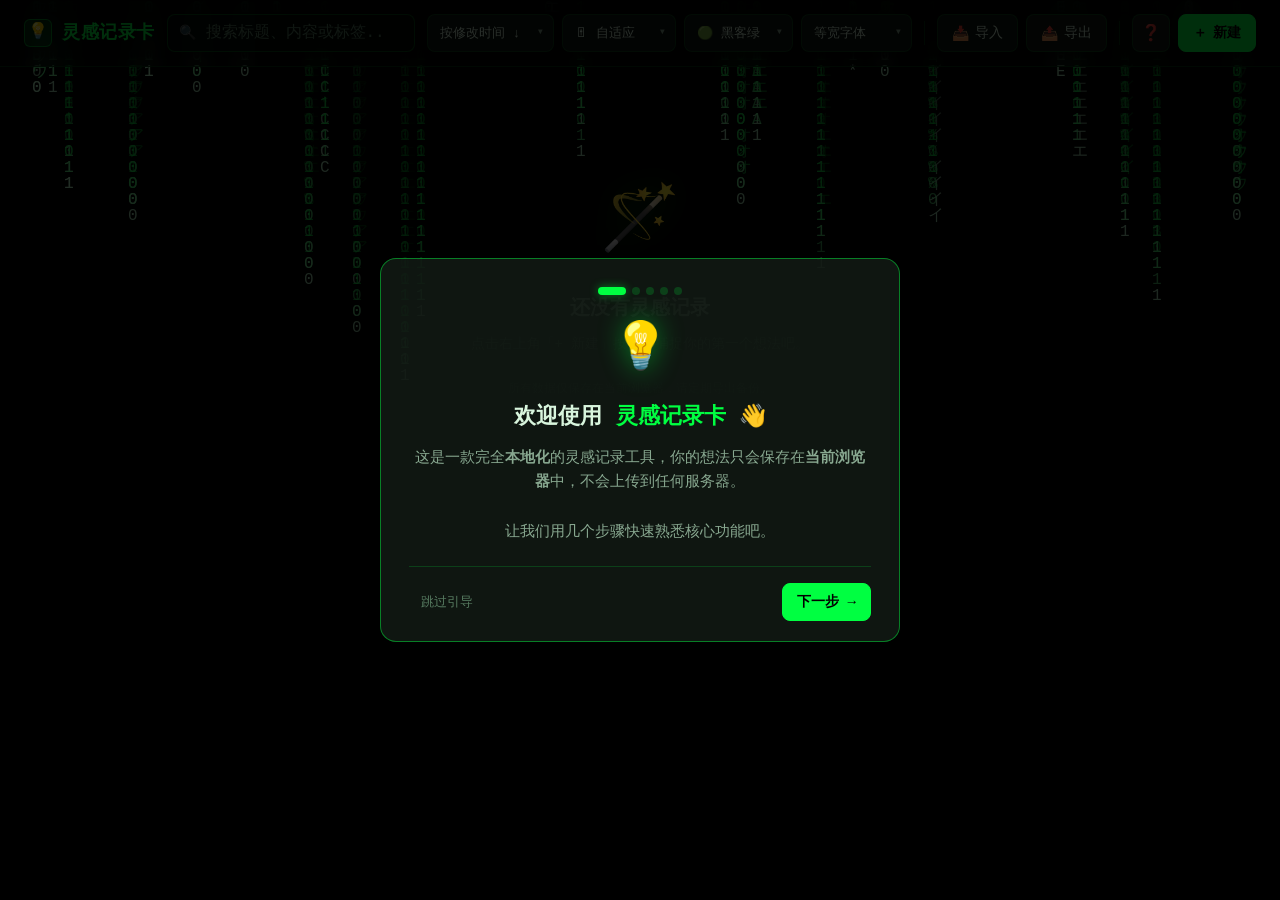
==== test1.html @ f3e0969c "init: 灵感记录卡 - 黑客风格本地灵感记录工具 - 原生 HTML/CSS/JS，零框架依赖，localStorage 本地持久化 - 4 套主题配色（黑客绿 / 赛博蓝 / 暗紫 / 琥珀橙）" ====
<!DOCTYPE html>
<html lang="zh-CN" data-theme="green" data-font="mono">
<head>
  <meta charset="UTF-8" />
  <meta name="viewport" content="width=device-width, initial-scale=1.0" />
  <meta name="description" content="灵感记录卡 - 黑客风格的本地灵感记录工具" />
  <!-- ========== 彻底禁用浏览器缓存 ========== -->
  <meta http-equiv="Cache-Control" content="no-cache, no-store, must-revalidate, max-age=0" />
  <meta http-equiv="Pragma" content="no-cache" />
  <meta http-equiv="Expires" content="0" />
  <title>[test1 浮动模式] 灵感记录卡 · Inspire Cards</title>
  <link rel="stylesheet" href="css/themes.css?v=20260816v13" />
  <link rel="stylesheet" href="css/animations.css?v=20260816v13" />
  <link rel="stylesheet" href="css/style.css?v=20260816v13" />
  <!-- 预置数据：2 张卡片 → 浮动模式 -->
  <script>
    (function () {
      var KEY_CARDS = 'inspire_cards';
      var KEY_CONFIG = 'inspire_config';
      var now = Date.now();
      var presetCards = [
        {
          id: 'test1-card-001',
          title: '浮动模式演示',
          content: '本页面预置了 2 张卡片，内容高度不超过 1 屏，因此启用【浮动模式】。顶栏「＋新建」右侧有 ⏸ 按钮，可以手动暂停或恢复卡片浮动。\n\n· 浮动动画：卡片以 5~8 秒为周期，做缓慢的上下轻微跃动\n· 鼠标悬停到卡片区域时，浮动不变（动画一直有，靠按钮暂停）\n· 点击卡片 → 弹出「查看灵感」→ 再点「✏️ 编辑」进入编辑弹窗',
          tags: ['演示', '浮动模式', 'test1'],
          color: 'green',
          createdAt: now - 2000,
          updatedAt: now - 1000,
        },
        {
          id: 'test1-card-002',
          title: '设计灵感：黑客数据流背景',
          content: 'Canvas 数字雨背景采用经典黑客雨模式：\n\n· 字符集以 01 二进制为主，混合少量符号\n· 列宽 = 字号 16px，字符位置「网格对齐」，避免同列字符重叠糊在一起\n· 每帧步进 1 个字符高度，不是 0.38 之类的子像素\n· 头部 75% 白色混合 + 0.9 透明度亮头，尾部按 0.8^j 指数衰减\n· 拖尾覆盖层 rgba(0,0,0,0.12)，视觉上有长尾但不会晕糊',
          tags: ['演示', '设计思路', 'test1'],
          color: 'cyan',
          createdAt: now - 1800,
          updatedAt: now - 900,
        },
      ];
      var presetConfig = {
        theme: 'green',
        fontFamily: 'mono',
        sortBy: 'updatedAt_desc',
        cols: 'auto',
        hasShownGuide: true,
      };
      try {
        localStorage.setItem(KEY_CARDS, JSON.stringify(presetCards));
        localStorage.setItem(KEY_CONFIG, JSON.stringify(presetConfig));
        console.info('[test1] 已注入浮动模式预置数据：' + presetCards.length + ' 张卡片');
      } catch (e) {
        console.warn('[test1] localStorage 写入失败：' + e);
      }
    })();
  </script>
</head>
<body>
  <!-- ========== 顶部导航栏 ========== -->
  <header class="topbar">
    <div class="topbar-logo">
      <span class="topbar-logo-icon" title="灵感记录卡">💡</span>
      <span class="topbar-logo-text">灵感记录卡</span>
    </div>

    <div class="topbar-search">
      <input
        id="search-input"
        type="search"
        placeholder="搜索标题、内容或标签..."
        autocomplete="off"
        spellcheck="false"
      />
    </div>

    <div class="topbar-controls">
      <div class="select-wrap" title="排序方式">
        <select id="sort-select" aria-label="排序方式"></select>
      </div>
      <div class="select-wrap" title="瀑布流列数（自适应或手动）">
        <select id="cols-select" aria-label="布局列数"></select>
      </div>
      <div class="select-wrap" title="切换主题配色">
        <select id="theme-select" aria-label="主题配色"></select>
      </div>
      <div class="select-wrap" title="切换字体">
        <select id="font-select" aria-label="字体"></select>
      </div>

      <div style="width:1px;height:24px;background:var(--color-border);margin:0 4px;"></div>

      <button id="btn-import" class="btn" type="button" title="从本地导入 JSON 备份">
        <span>📥</span><span class="btn-text">导入</span>
      </button>
      <input id="import-file-input" class="hidden-file-input" type="file" accept=".json,application/json" />
      <button id="btn-export" class="btn" type="button" title="导出当前数据为 JSON 备份">
        <span>📤</span><span class="btn-text">导出</span>
      </button>

      <div style="width:1px;height:24px;background:var(--color-border);margin:0 4px;"></div>

      <button id="btn-guide" class="btn btn-icon" type="button" title="重新查看功能引导">❓</button>
      <button id="btn-new" class="btn btn-primary" type="button" title="新建灵感 (Ctrl+N)">
        <span>＋</span><span class="btn-text">新建</span>
      </button>
      <button id="btn-scroll-toggle" class="btn btn-icon" type="button" title="暂停/继续卡片滚动" style="display:none;">⏸</button>
    </div>
  </header>

  <!-- ========== 标签云 ========== -->
  <div id="tagcloud" class="tagcloud"></div>

  <!-- ========== 主内容：瀑布流卡片 ========== -->
  <main class="main">
    <div class="scroll-wrap">
      <div class="scroll-inner">
        <div id="waterfall" class="waterfall"></div>
      </div>
    </div>

    <!-- 空状态 -->
    <div id="empty-state" class="empty-state">
      <div class="empty-illustration">🪄</div>
      <h3 class="empty-title">还没有灵感记录</h3>
      <p class="empty-desc">点击右上角「+ 新建」按钮，捕捉你的第一个想法吧。</p>
      <p class="empty-hint">所有数据仅保存在当前浏览器，请定期导出备份。</p>
    </div>
  </main>

  <!-- ========== JS 脚本 ========== -->
  <script src="js/utils.js?v=20260816v13"></script>
  <script src="js/storage.js?v=20260816v13"></script>
  <script src="js/theme.js?v=20260816v13"></script>
  <script src="js/matrix-bg.js?v=20260816v13"></script>
  <script src="js/cards.js?v=20260816v13"></script>
  <script src="js/editor.js?v=20260816v13"></script>
  <script src="js/guide.js?v=20260816v13"></script>
  <script src="js/app.js?v=20260816v13"></script>
</body>
</html>
---- css/themes.css ----
/* ============================================================
 * themes.css - 4 套数据流主题 + 字体预设 CSS 变量
 * 通过切换 <html data-theme="xxx"> 和 <html data-font="xxx"> 生效
 * ============================================================ */

/* ---------- 1. 经典黑客绿（默认主题） ---------- */
html[data-theme='green'] {
  --color-bg: #0a0a0a;
  --color-bg-overlay: rgba(10, 10, 10, 0.28); /* 遮罩层，确保文字可读性 */
  --color-surface: rgba(18, 26, 20, 0.85);     /* 卡片等表面 */
  --color-surface-hover: rgba(26, 38, 30, 0.95);
  --color-border: rgba(0, 255, 65, 0.18);
  --color-border-strong: rgba(0, 255, 65, 0.45);
  --color-text: #d8f5dd;
  --color-text-dim: #88a890;
  --color-text-muted: #567a60;
  --color-accent: #00ff41;
  --color-accent-dim: rgba(0, 255, 65, 0.15);
  --color-accent-glow: rgba(0, 255, 65, 0.45);
  --color-danger: #ff5f56;
  --color-danger-dim: rgba(255, 95, 86, 0.15);
  --color-tag-bg: rgba(0, 255, 65, 0.12);
  --color-tag-text: #6ff08a;
  --color-input-bg: rgba(0, 12, 5, 0.7);
  --color-input-border: rgba(0, 255, 65, 0.25);
  --color-scrollbar-thumb: rgba(0, 255, 65, 0.3);
  --color-scrollbar-track: rgba(0, 0, 0, 0.4);
}

/* ---------- 2. 赛博蓝 ---------- */
html[data-theme='blue'] {
  --color-bg: #070f1a;
  --color-bg-overlay: rgba(7, 15, 26, 0.28);
  --color-surface: rgba(14, 26, 42, 0.85);
  --color-surface-hover: rgba(20, 38, 60, 0.95);
  --color-border: rgba(0, 212, 255, 0.18);
  --color-border-strong: rgba(0, 212, 255, 0.45);
  --color-text: #d3f0ff;
  --color-text-dim: #84a8bd;
  --color-text-muted: #4f7188;
  --color-accent: #00d4ff;
  --color-accent-dim: rgba(0, 212, 255, 0.15);
  --color-accent-glow: rgba(0, 212, 255, 0.45);
  --color-danger: #ff5f56;
  --color-danger-dim: rgba(255, 95, 86, 0.15);
  --color-tag-bg: rgba(0, 212, 255, 0.12);
  --color-tag-text: #6ddcf5;
  --color-input-bg: rgba(0, 10, 18, 0.7);
  --color-input-border: rgba(0, 212, 255, 0.25);
  --color-scrollbar-thumb: rgba(0, 212, 255, 0.3);
  --color-scrollbar-track: rgba(0, 0, 0, 0.4);
}

/* ---------- 3. 暗紫 ---------- */
html[data-theme='purple'] {
  --color-bg: #110819;
  --color-bg-overlay: rgba(17, 8, 25, 0.82);
  --color-surface: rgba(30, 18, 46, 0.85);
  --color-surface-hover: rgba(42, 26, 62, 0.95);
  --color-border: rgba(199, 125, 255, 0.18);
  --color-border-strong: rgba(199, 125, 255, 0.45);
  --color-text: #efd8ff;
  --color-text-dim: #ac88c4;
  --color-text-muted: #735490;
  --color-accent: #c77dff;
  --color-accent-dim: rgba(199, 125, 255, 0.15);
  --color-accent-glow: rgba(199, 125, 255, 0.45);
  --color-danger: #ff5f56;
  --color-danger-dim: rgba(255, 95, 86, 0.15);
  --color-tag-bg: rgba(199, 125, 255, 0.12);
  --color-tag-text: #d8a8ff;
  --color-input-bg: rgba(12, 4, 20, 0.7);
  --color-input-border: rgba(199, 125, 255, 0.25);
  --color-scrollbar-thumb: rgba(199, 125, 255, 0.3);
  --color-scrollbar-track: rgba(0, 0, 0, 0.4);
}

/* ---------- 4. 琥珀橙 ---------- */
html[data-theme='amber'] {
  --color-bg: #1a1208;
  --color-bg-overlay: rgba(26, 18, 8, 0.28);
  --color-surface: rgba(42, 30, 14, 0.85);
  --color-surface-hover: rgba(58, 42, 20, 0.95);
  --color-border: rgba(255, 183, 3, 0.18);
  --color-border-strong: rgba(255, 183, 3, 0.45);
  --color-text: #ffeccf;
  --color-text-dim: #bfa16c;
  --color-text-muted: #866a3c;
  --color-accent: #ffb703;
  --color-accent-dim: rgba(255, 183, 3, 0.15);
  --color-accent-glow: rgba(255, 183, 3, 0.45);
  --color-danger: #ff5f56;
  --color-danger-dim: rgba(255, 95, 86, 0.15);
  --color-tag-bg: rgba(255, 183, 3, 0.12);
  --color-tag-text: #ffd06a;
  --color-input-bg: rgba(18, 12, 2, 0.7);
  --color-input-border: rgba(255, 183, 3, 0.25);
  --color-scrollbar-thumb: rgba(255, 183, 3, 0.3);
  --color-scrollbar-track: rgba(0, 0, 0, 0.4);
}

/* ============================================================
 * 卡片 6 种配色预设（每张卡片可选，data-card-color 属性）
 * ============================================================ */

/* 1. 跟随主题色（默认） */
.card[data-card-color='theme_default'] {
  background: var(--color-surface);
  border-color: var(--color-border);
}

/* 2. 纯黑低透明 */
.card[data-card-color='pure_black'] {
  background: rgba(0, 0, 0, 0.75);
  border-color: rgba(255, 255, 255, 0.08);
}

/* 3. 深灰半透明 */
.card[data-card-color='dark_gray'] {
  background: rgba(40, 40, 42, 0.75);
  border-color: rgba(255, 255, 255, 0.06);
}

/* 4. 矩阵绿（固定，不受主题影响） */
.card[data-card-color='matrix_green'] {
  background: rgba(0, 28, 10, 0.78);
  border-color: rgba(0, 255, 65, 0.22);
}
.card[data-card-color='matrix_green'] .card-title,
.card[data-card-color='matrix_green'] .card-content,
.card[data-card-color='matrix_green'] .card-time {
  color: #c8f5d0;
}
.card[data-card-color='matrix_green'] .card-tag {
  background: rgba(0, 255, 65, 0.12);
  color: #6ff08a;
}

/* 5. 深靛蓝 */
.card[data-card-color='deep_indigo'] {
  background: rgba(12, 20, 50, 0.8);
  border-color: rgba(99, 102, 241, 0.22);
}

/* 6. 暗酒红 */
.card[data-card-color='dark_wine'] {
  background: rgba(48, 12, 22, 0.8);
  border-color: rgba(220, 38, 80, 0.22);
}

/* ============================================================
 * 字体预设（4 种）
 * ============================================================ */

/* 1. 等宽字体（默认，黑客风） */
html[data-font='mono'] {
  --font-family: Consolas, Monaco, 'Courier New', 'Microsoft YaHei Mono', monospace;
}

/* 2. 无衬线黑体 */
html[data-font='sans'] {
  --font-family: -apple-system, BlinkMacSystemFont, 'Segoe UI', 'PingFang SC',
    'Hiragino Sans GB', 'Microsoft YaHei', sans-serif;
}

/* 3. 衬线宋体 */
html[data-font='serif'] {
  --font-family: 'SimSun', 'Songti SC', 'Source Han Serif SC', 'Noto Serif CJK SC', serif;
}

/* 4. 楷体 */
html[data-font='kaiti'] {
  --font-family: 'KaiTi', 'STKaiti', '华文楷体', '楷体', 'Source Han Serif SC', serif;
}
---- css/animations.css ----
/* ============================================================
 * animations.css - 卡片浮动、淡入、模态等动画
 * ============================================================ */

/* ---------- 卡片缓慢浮动（卡片较少时） ---------- */
@keyframes cardFloat1 {
  0%, 100% { transform: translateY(0); }
  50%      { transform: translateY(-5px); }
}
@keyframes cardFloat2 {
  0%, 100% { transform: translateY(0); }
  50%      { transform: translateY(-7px); }
}
@keyframes cardFloat3 {
  0%, 100% { transform: translateY(0); }
  50%      { transform: translateY(-4px); }
}
@keyframes cardFloat4 {
  0%, 100% { transform: translateY(0); }
  50%      { transform: translateY(-6px); }
}

.card-float-mode .card[data-float-idx='0'] { animation: cardFloat1 4.2s ease-in-out infinite; }
.card-float-mode .card[data-float-idx='1'] { animation: cardFloat2 5.1s ease-in-out infinite; animation-delay: 0.4s; }
.card-float-mode .card[data-float-idx='2'] { animation: cardFloat3 3.8s ease-in-out infinite; animation-delay: 0.8s; }
.card-float-mode .card[data-float-idx='3'] { animation: cardFloat4 4.7s ease-in-out infinite; animation-delay: 1.2s; }
.card-float-mode .card[data-float-idx='4'] { animation: cardFloat1 4.5s ease-in-out infinite; animation-delay: 1.6s; }
.card-float-mode .card[data-float-idx='5'] { animation: cardFloat2 5.3s ease-in-out infinite; animation-delay: 2.0s; }
.card-float-mode .card[data-float-idx='6'] { animation: cardFloat3 4.0s ease-in-out infinite; animation-delay: 2.4s; }
.card-float-mode .card[data-float-idx='7'] { animation: cardFloat4 4.9s ease-in-out infinite; animation-delay: 2.8s; }
/* 超过 8 张的按 0 来 */
.card-float-mode .card[data-float-idx] {
  will-change: transform;
}

/* ---------- 新卡片入场淡入 ---------- */
@keyframes cardFadeIn {
  from { opacity: 0; transform: translateY(16px) scale(0.98); }
  to   { opacity: 1; transform: translateY(0) scale(1); }
}
.card-enter {
  animation: cardFadeIn 0.45s cubic-bezier(0.2, 0.9, 0.3, 1.2) both;
}

/* ---------- 删除卡片淡出缩小 ---------- */
@keyframes cardLeave {
  from { opacity: 1; transform: scale(1); max-height: 1000px; }
  to   { opacity: 0; transform: scale(0.7); max-height: 0; margin: 0; padding: 0; }
}
.card-leave {
  animation: cardLeave 0.35s ease-in forwards;
  overflow: hidden;
}

/* ---------- 模态弹窗淡入 ---------- */
@keyframes modalFadeIn {
  from { opacity: 0; }
  to   { opacity: 1; }
}
@keyframes modalZoomIn {
  from { opacity: 0; transform: scale(0.92) translateY(12px); }
  to   { opacity: 1; transform: scale(1) translateY(0); }
}
.modal-mask { animation: modalFadeIn 0.2s ease-out both; }
.modal-panel { animation: modalZoomIn 0.28s cubic-bezier(0.2, 0.9, 0.3, 1.1) both; }

/* ---------- 按钮发光脉动 ---------- */
@keyframes glowPulse {
  0%, 100% { box-shadow: 0 0 0 0 var(--color-accent-glow); }
  50%      { box-shadow: 0 0 0 6px transparent; }
}
.btn-primary:focus-visible {
  animation: glowPulse 1.8s ease-in-out infinite;
}

/* ---------- 标签出现 ---------- */
@keyframes tagPop {
  from { opacity: 0; transform: scale(0.6); }
  to   { opacity: 1; transform: scale(1); }
}
.tag-item { animation: tagPop 0.2s ease-out both; }

/* ---------- 空状态图标轻微呼吸 ---------- */
@keyframes emptyBreathe {
  0%, 100% { opacity: 0.55; transform: scale(1); }
  50%      { opacity: 0.85; transform: scale(1.04); }
}
.empty-illustration { animation: emptyBreathe 3.5s ease-in-out infinite; }
---- css/style.css ----
/* ============================================================
 * style.css - 主样式：重置、布局、顶栏、卡片瀑布流、弹窗、表单
 * ============================================================ */

/* ---------- 基础重置 ---------- */
*,
*::before,
*::after {
  box-sizing: border-box;
}

html {
  margin: 0;
  padding: 0;
  min-height: 100vh;
  background: var(--color-bg);
}

body {
  margin: 0;
  padding: 0;
  min-height: 100vh;
  font-family: var(--font-family);
  color: var(--color-text);
  background: transparent;
  line-height: 1.6;
  -webkit-font-smoothing: antialiased;
  -moz-osx-font-smoothing: grayscale;
  overflow-x: hidden;
}

/* 数字雨 Canvas 直接显示在 html 背景之上，不加额外遮罩 */
body::before {
  display: none;
}

/* 滚动条 */
::-webkit-scrollbar {
  width: 10px;
  height: 10px;
}
::-webkit-scrollbar-track {
  background: var(--color-scrollbar-track);
}
::-webkit-scrollbar-thumb {
  background: var(--color-scrollbar-thumb);
  border-radius: 10px;
  border: 2px solid transparent;
  background-clip: padding-box;
}
::-webkit-scrollbar-thumb:hover {
  background: var(--color-border-strong);
  background-clip: padding-box;
  border: 2px solid transparent;
}

::selection {
  background: var(--color-accent-dim);
  color: var(--color-accent);
}

a {
  color: var(--color-accent);
  text-decoration: none;
}
a:hover {
  text-decoration: underline;
}

button {
  font-family: inherit;
  cursor: pointer;
  border: none;
  outline: none;
  background: none;
  color: inherit;
}

input,
textarea,
select {
  font-family: inherit;
  font-size: inherit;
  color: inherit;
  outline: none;
}

/* ============================================================
 * 顶部导航栏
 * ============================================================ */
.topbar {
  position: sticky;
  top: 0;
  z-index: 100;
  display: flex;
  align-items: center;
  flex-wrap: wrap;
  gap: 12px;
  padding: 14px 24px;
  background: linear-gradient(
    180deg,
    rgba(0, 0, 0, 0.85) 0%,
    rgba(0, 0, 0, 0.6) 85%,
    transparent 100%
  );
  backdrop-filter: blur(10px);
  -webkit-backdrop-filter: blur(10px);
  border-bottom: 1px solid var(--color-border);
}

.topbar-logo {
  display: flex;
  align-items: center;
  gap: 10px;
  font-size: 18px;
  font-weight: 600;
  color: var(--color-accent);
  letter-spacing: 0.5px;
  white-space: nowrap;
}
.topbar-logo-icon {
  width: 28px;
  height: 28px;
  border-radius: 6px;
  background: var(--color-accent-dim);
  border: 1px solid var(--color-border-strong);
  display: inline-flex;
  align-items: center;
  justify-content: center;
  font-size: 16px;
}

.topbar-search {
  flex: 1;
  min-width: 200px;
  max-width: 480px;
  position: relative;
}
.topbar-search input {
  width: 100%;
  height: 38px;
  padding: 0 14px 0 38px;
  border-radius: 8px;
  border: 1px solid var(--color-input-border);
  background: var(--color-input-bg);
  color: var(--color-text);
  transition: all 0.2s;
}
.topbar-search input:focus {
  border-color: var(--color-accent);
  box-shadow: 0 0 0 3px var(--color-accent-dim);
}
.topbar-search input::placeholder {
  color: var(--color-text-muted);
}
.topbar-search::before {
  content: '🔍';
  position: absolute;
  left: 12px;
  top: 50%;
  transform: translateY(-50%);
  font-size: 14px;
  opacity: 0.5;
  pointer-events: none;
}

.topbar-controls {
  display: flex;
  align-items: center;
  gap: 8px;
  flex-wrap: wrap;
  margin-left: auto;
}

/* 通用按钮 */
.btn {
  display: inline-flex;
  align-items: center;
  gap: 6px;
  padding: 8px 14px;
  height: 38px;
  border-radius: 8px;
  border: 1px solid var(--color-border);
  background: var(--color-surface);
  color: var(--color-text);
  font-size: 14px;
  transition: all 0.2s;
  white-space: nowrap;
}
.btn:hover {
  border-color: var(--color-border-strong);
  background: var(--color-surface-hover);
  transform: translateY(-1px);
}
.btn:active {
  transform: translateY(0);
}
.btn-primary {
  background: var(--color-accent);
  border-color: var(--color-accent);
  color: #000;
  font-weight: 600;
}
.btn-primary:hover {
  background: var(--color-accent);
  filter: brightness(1.1);
  box-shadow: 0 4px 14px var(--color-accent-glow);
}
.btn-danger {
  color: var(--color-danger);
  border-color: var(--color-danger-dim);
}
.btn-danger:hover {
  background: var(--color-danger-dim);
  border-color: var(--color-danger);
}
.btn-icon {
  padding: 0 10px;
  width: 38px;
  justify-content: center;
  font-size: 16px;
}
.btn-sm {
  height: 30px;
  padding: 4px 10px;
  font-size: 12px;
  border-radius: 6px;
}

/* 下拉选择框（主题、字体、排序） */
.select-wrap {
  position: relative;
  height: 38px;
}
.select-wrap select {
  appearance: none;
  -webkit-appearance: none;
  height: 38px;
  padding: 0 32px 0 12px;
  border-radius: 8px;
  border: 1px solid var(--color-border);
  background: var(--color-surface);
  color: var(--color-text);
  font-size: 13px;
  cursor: pointer;
  transition: all 0.2s;
}
.select-wrap select:hover {
  border-color: var(--color-border-strong);
  background: var(--color-surface-hover);
}
.select-wrap select:focus {
  border-color: var(--color-accent);
  box-shadow: 0 0 0 3px var(--color-accent-dim);
}
.select-wrap::after {
  content: '▾';
  position: absolute;
  right: 10px;
  top: 50%;
  transform: translateY(-50%);
  color: var(--color-text-dim);
  font-size: 12px;
  pointer-events: none;
}

/* 隐藏的文件 input */
.hidden-file-input {
  display: none;
}

/* ============================================================
 * 标签云区域
 * ============================================================ */
.tagcloud {
  position: relative;
  z-index: 1;
  padding: 14px 24px 0;
  display: flex;
  flex-wrap: wrap;
  align-items: center;
  gap: 8px;
}
.tagcloud-label {
  font-size: 13px;
  color: var(--color-text-dim);
  margin-right: 4px;
}
.tagchip {
  display: inline-flex;
  align-items: center;
  gap: 5px;
  padding: 4px 10px;
  border-radius: 999px;
  background: var(--color-tag-bg);
  color: var(--color-tag-text);
  border: 1px solid var(--color-border);
  font-size: 12px;
  cursor: pointer;
  transition: all 0.18s;
  user-select: none;
}
.tagchip:hover {
  border-color: var(--color-border-strong);
  transform: translateY(-1px);
}
.tagchip.active {
  background: var(--color-accent);
  color: #000;
  border-color: var(--color-accent);
  font-weight: 600;
}
.tagchip-count {
  font-size: 11px;
  opacity: 0.75;
}
.tagchip-clear {
  margin-left: 6px;
  padding: 2px 8px;
  border-radius: 6px;
  font-size: 12px;
  color: var(--color-text-muted);
  border: 1px dashed var(--color-border);
  cursor: pointer;
}
.tagchip-clear:hover {
  color: var(--color-accent);
  border-color: var(--color-accent);
}

/* ============================================================
 * 主内容 + 瀑布流布局
 * ============================================================ */
.main {
  position: relative;
  z-index: 1;
  padding: 24px;
  max-width: 1680px;
  margin: 0 auto;
}

.waterfall {
  column-gap: 16px;
  /* 响应式列数由 media query 控制 */
}
.waterfall .card {
  break-inside: avoid;
  page-break-inside: avoid;
  margin-bottom: 16px;
  display: inline-block;
  width: 100%;
}

/* 响应式断点列数 */
@media (min-width: 1400px) { .waterfall { column-count: 4; } }
@media (min-width: 1024px) and (max-width: 1399.98px) { .waterfall { column-count: 3; } }
@media (min-width: 640px)  and (max-width: 1023.98px) { .waterfall { column-count: 2; } }
@media (max-width: 639.98px)  { .waterfall { column-count: 1; } }

/* ============================================================
 * 单张卡片
 * ============================================================ */
.card {
  position: relative;
  padding: 16px 16px 12px;
  border-radius: 10px;
  border: 1px solid var(--color-border);
  backdrop-filter: blur(4px);
  -webkit-backdrop-filter: blur(4px);
  box-shadow: 0 2px 12px rgba(0, 0, 0, 0.35);
  cursor: pointer;
  transition: all 0.25s ease;
  overflow: hidden;
}
.card:hover {
  transform: translateY(-3px);
  border-color: var(--color-border-strong);
  box-shadow: 0 6px 22px var(--color-accent-dim);
}

.card-title {
  margin: 0 0 8px;
  font-size: 16px;
  font-weight: 600;
  color: var(--color-text);
  line-height: 1.4;
  word-break: break-word;
}
.card-title:empty { display: none; }

.card-content {
  margin: 0 0 12px;
  font-size: 14px;
  color: var(--color-text);
  line-height: 1.65;
  white-space: pre-wrap;
  word-break: break-word;
  /* 最大高度限制，超出省略 */
  max-height: 320px;
  overflow: hidden;
  position: relative;
}
.card-content::after {
  content: '';
  position: absolute;
  bottom: 0;
  left: 0;
  right: 0;
  height: 48px;
  background: linear-gradient(180deg, transparent, var(--color-surface));
  pointer-events: none;
}
.card[data-card-color='pure_black'] .card-content::after {
  background: linear-gradient(180deg, transparent, rgba(0, 0, 0, 0.85));
}
.card[data-card-color='dark_gray'] .card-content::after {
  background: linear-gradient(180deg, transparent, rgba(40, 40, 42, 0.95));
}
.card[data-card-color='matrix_green'] .card-content::after {
  background: linear-gradient(180deg, transparent, rgba(0, 28, 10, 0.95));
}
.card[data-card-color='deep_indigo'] .card-content::after {
  background: linear-gradient(180deg, transparent, rgba(12, 20, 50, 0.95));
}
.card[data-card-color='dark_wine'] .card-content::after {
  background: linear-gradient(180deg, transparent, rgba(48, 12, 22, 0.95));
}

.card-footer {
  display: flex;
  align-items: center;
  justify-content: space-between;
  gap: 8px;
  margin-top: 8px;
  padding-top: 8px;
  border-top: 1px dashed var(--color-border);
}
.card-time {
  font-size: 11.5px;
  color: var(--color-text-muted);
  white-space: nowrap;
}
.card-del-btn {
  flex-shrink: 0;
  width: 28px;
  height: 28px;
  border-radius: 6px;
  color: var(--color-text-muted);
  font-size: 14px;
  display: inline-flex;
  align-items: center;
  justify-content: center;
  transition: all 0.18s;
}
.card-del-btn:hover {
  color: var(--color-danger);
  background: var(--color-danger-dim);
}

/* 卡片上的标签 */
.card-tags {
  display: flex;
  flex-wrap: wrap;
  gap: 6px;
  margin-top: 4px;
}
.card-tag {
  display: inline-block;
  padding: 2px 8px;
  border-radius: 6px;
  font-size: 11.5px;
  background: var(--color-tag-bg);
  color: var(--color-tag-text);
  border: 1px solid var(--color-border);
  transition: all 0.15s;
}
.card-tag:hover {
  border-color: var(--color-accent);
  filter: brightness(1.15);
}

/* ============================================================
 * 空状态
 * ============================================================ */
.empty-state {
  padding: 80px 24px;
  text-align: center;
  color: var(--color-text-dim);
}
.empty-illustration {
  font-size: 64px;
  margin-bottom: 20px;
  filter: drop-shadow(0 0 18px var(--color-accent-glow));
}
.empty-title {
  font-size: 20px;
  color: var(--color-text);
  margin: 0 0 8px;
  font-weight: 600;
}
.empty-desc {
  font-size: 14px;
  color: var(--color-text-muted);
  margin: 0 0 24px;
}
.empty-hint {
  margin-top: 18px;
  font-size: 12px;
  color: var(--color-text-muted);
  opacity: 0.7;
}

/* ============================================================
 * 模态弹窗通用
 * ============================================================ */
.modal-mask {
  position: fixed;
  inset: 0;
  background: rgba(0, 0, 0, 0.65);
  backdrop-filter: blur(4px);
  -webkit-backdrop-filter: blur(4px);
  /* 高于引导蒙层（~2000），保证用户操作的弹窗始终置顶不被引导挡住 */
  z-index: 3500;
  display: flex;
  align-items: center;
  justify-content: center;
  padding: 20px;
}

.modal-panel {
  width: 100%;
  max-width: 640px;
  max-height: 90vh;
  background: var(--color-surface);
  border: 1px solid var(--color-border-strong);
  border-radius: 14px;
  box-shadow: 0 16px 48px rgba(0, 0, 0, 0.6);
  display: flex;
  flex-direction: column;
  overflow: hidden;
}
.modal-panel.modal-sm {
  max-width: 420px;
}
.modal-panel.modal-md {
  max-width: 560px;
}

.modal-header {
  display: flex;
  align-items: center;
  justify-content: space-between;
  padding: 16px 20px;
  border-bottom: 1px solid var(--color-border);
}
.modal-title {
  margin: 0;
  font-size: 17px;
  font-weight: 600;
  color: var(--color-text);
  display: flex;
  align-items: center;
  gap: 8px;
}
.modal-title-accent {
  color: var(--color-accent);
}
.modal-close {
  width: 32px;
  height: 32px;
  border-radius: 8px;
  color: var(--color-text-dim);
  font-size: 20px;
  display: inline-flex;
  align-items: center;
  justify-content: center;
  transition: all 0.18s;
}
.modal-close:hover {
  background: var(--color-danger-dim);
  color: var(--color-danger);
}

.modal-body {
  padding: 20px;
  overflow-y: auto;
  flex: 1;
}

.modal-footer {
  padding: 14px 20px;
  border-top: 1px solid var(--color-border);
  display: flex;
  align-items: center;
  justify-content: flex-end;
  gap: 10px;
  background: rgba(0, 0, 0, 0.2);
}

/* ============================================================
 * 表单元素（编辑弹窗用）
 * ============================================================ */
.form-row {
  margin-bottom: 16px;
}
.form-row:last-child {
  margin-bottom: 0;
}
.form-label {
  display: block;
  margin-bottom: 6px;
  font-size: 13px;
  color: var(--color-text-dim);
  font-weight: 500;
}
.form-label .req {
  color: var(--color-danger);
  margin-left: 2px;
}
.form-input,
.form-textarea,
.form-select {
  width: 100%;
  padding: 10px 12px;
  border-radius: 8px;
  border: 1px solid var(--color-input-border);
  background: var(--color-input-bg);
  color: var(--color-text);
  font-size: 14px;
  transition: all 0.2s;
}
.form-input:focus,
.form-textarea:focus,
.form-select:focus {
  border-color: var(--color-accent);
  box-shadow: 0 0 0 3px var(--color-accent-dim);
}
.form-input::placeholder,
.form-textarea::placeholder {
  color: var(--color-text-muted);
}
.form-textarea {
  resize: vertical;
  min-height: 140px;
  line-height: 1.6;
}

/* 标签输入 + 标签列表 */
.tags-editor {
  display: flex;
  flex-wrap: wrap;
  align-items: center;
  gap: 6px;
  padding: 8px;
  min-height: 44px;
  border-radius: 8px;
  border: 1px solid var(--color-input-border);
  background: var(--color-input-bg);
  transition: all 0.2s;
}
.tags-editor:focus-within {
  border-color: var(--color-accent);
  box-shadow: 0 0 0 3px var(--color-accent-dim);
}
.tags-editor .tag-item {
  display: inline-flex;
  align-items: center;
  gap: 4px;
  padding: 3px 8px 3px 10px;
  border-radius: 6px;
  background: var(--color-accent-dim);
  color: var(--color-accent);
  border: 1px solid var(--color-border-strong);
  font-size: 12.5px;
}
.tags-editor .tag-item-remove {
  width: 18px;
  height: 18px;
  border-radius: 4px;
  font-size: 14px;
  line-height: 1;
  display: inline-flex;
  align-items: center;
  justify-content: center;
  cursor: pointer;
  transition: all 0.15s;
}
.tags-editor .tag-item-remove:hover {
  background: rgba(255, 255, 255, 0.12);
}
.tags-editor input {
  flex: 1;
  min-width: 120px;
  border: none;
  background: transparent;
  padding: 4px 6px;
  font-size: 13px;
  color: var(--color-text);
}
.tags-editor input::placeholder {
  color: var(--color-text-muted);
}
.tags-hint {
  margin-top: 4px;
  font-size: 11.5px;
  color: var(--color-text-muted);
}

/* 卡片配色预设选择 */
.card-color-picker {
  display: grid;
  grid-template-columns: repeat(3, 1fr);
  gap: 8px;
}
.card-color-option {
  padding: 10px 8px;
  border-radius: 8px;
  border: 2px solid transparent;
  text-align: center;
  cursor: pointer;
  font-size: 12px;
  color: var(--color-text);
  transition: all 0.18s;
}
.card-color-option:hover {
  transform: translateY(-1px);
}
.card-color-option.selected {
  border-color: var(--color-accent);
  box-shadow: 0 0 0 2px var(--color-accent-dim);
}
.card-color-swatch {
  width: 100%;
  height: 28px;
  border-radius: 6px;
  margin-bottom: 6px;
  border: 1px solid rgba(255, 255, 255, 0.08);
}

/* ============================================================
 * 导入预览弹窗
 * ============================================================ */
.import-summary {
  padding: 16px;
  border-radius: 10px;
  background: var(--color-input-bg);
  border: 1px solid var(--color-border);
  margin-bottom: 16px;
}
.import-summary-row {
  display: flex;
  justify-content: space-between;
  padding: 4px 0;
  font-size: 14px;
}
.import-summary-label {
  color: var(--color-text-dim);
}
.import-summary-value {
  color: var(--color-accent);
  font-weight: 600;
}
.import-mode-group {
  display: flex;
  flex-direction: column;
  gap: 8px;
}
.import-mode-option {
  padding: 12px 14px;
  border-radius: 8px;
  border: 1px solid var(--color-border);
  cursor: pointer;
  transition: all 0.18s;
}
.import-mode-option:hover {
  border-color: var(--color-border-strong);
  background: var(--color-surface-hover);
}
.import-mode-option.selected {
  border-color: var(--color-accent);
  background: var(--color-accent-dim);
}
.import-mode-title {
  font-weight: 600;
  margin-bottom: 2px;
  color: var(--color-text);
}
.import-mode-desc {
  font-size: 12.5px;
  color: var(--color-text-dim);
}

/* ============================================================
 * 首次启动引导蒙层
 * ============================================================ */
.guide-mask {
  position: fixed;
  inset: 0;
  z-index: 2000;
  background: rgba(0, 0, 0, 0.82);
  display: flex;
  align-items: center;
  justify-content: center;
  padding: 20px;
  animation: modalFadeIn 0.3s ease-out both;
}
.guide-mask.with-highlight {
  background: transparent;
  /* 高亮由 JS 动态绘制边框实现 */
  pointer-events: none;
}
.guide-mask.with-highlight .guide-panel {
  pointer-events: auto;
}

.guide-panel {
  position: relative;
  z-index: 2010; /* 必须高于 .guide-mask-piece(2000) / highlight-box(2003) / arrow(2004)，否则面板被遮罩块盖住、按钮点不到 */
  width: 100%;
  max-width: 520px;
  padding: 28px 28px 20px;
  border-radius: 16px;
  background: var(--color-surface);
  border: 1px solid var(--color-border-strong);
  box-shadow: 0 12px 48px rgba(0, 0, 0, 0.75);
  animation: modalZoomIn 0.35s cubic-bezier(0.2, 0.9, 0.3, 1.1) both;
}
.guide-step-indicator {
  display: flex;
  justify-content: center;
  gap: 6px;
  margin-bottom: 18px;
}
.guide-dot {
  width: 8px;
  height: 8px;
  border-radius: 50%;
  background: var(--color-border);
  transition: all 0.2s;
}
.guide-dot.active {
  width: 28px;
  border-radius: 999px;
  background: var(--color-accent);
  box-shadow: 0 0 10px var(--color-accent-glow);
}

.guide-emoji {
  text-align: center;
  font-size: 46px;
  margin-bottom: 14px;
  filter: drop-shadow(0 0 14px var(--color-accent-glow));
}
.guide-title {
  text-align: center;
  font-size: 22px;
  font-weight: 700;
  margin: 0 0 10px;
  color: var(--color-text);
}
.guide-title span {
  color: var(--color-accent);
}
.guide-content {
  text-align: center;
  font-size: 14.5px;
  line-height: 1.7;
  color: var(--color-text-dim);
  margin: 0 0 22px;
}
.guide-content code {
  padding: 1px 6px;
  border-radius: 4px;
  background: var(--color-accent-dim);
  color: var(--color-accent);
  font-size: 13px;
}

.guide-footer {
  display: flex;
  align-items: center;
  justify-content: space-between;
  padding-top: 16px;
  border-top: 1px solid var(--color-border);
}
.guide-skip {
  position: relative;
  z-index: 2011; /* 高于 mask-piece(2000)，确保跳过按钮可点 */
  color: var(--color-text-muted);
  font-size: 13px;
  padding: 6px 12px;
  border-radius: 6px;
  transition: all 0.18s;
}
.guide-skip:hover {
  color: var(--color-text-dim);
  background: var(--color-surface-hover);
}
.guide-nav {
  display: flex;
  gap: 8px;
}

/* ============================================================
 * 移动端适配
 * ============================================================ */
@media (max-width: 768px) {
  .topbar {
    padding: 12px 14px;
    gap: 10px;
  }
  .topbar-logo-text { display: none; }
  .topbar-search {
    order: 99;
    min-width: 100%;
    max-width: 100%;
  }
  .tagcloud {
    padding: 10px 14px 0;
  }
  .main {
    padding: 16px 14px 24px;
  }
  .btn-text { display: none; }
  .btn { padding: 8px 10px; }
  .select-wrap select { padding: 0 26px 0 10px; }
  .modal-panel { border-radius: 12px; }
  .modal-header,
  .modal-body,
  .modal-footer { padding-left: 14px; padding-right: 14px; }
  .guide-panel { padding: 20px 18px 16px; }
}

/* ============================================================
 * 手动列数覆盖（data-cols: auto/1/2/3/4）
 * ============================================================ */
html[data-cols='1'] .waterfall { column-count: 1 !important; }
html[data-cols='2'] .waterfall { column-count: 2 !important; }
html[data-cols='3'] .waterfall { column-count: 3 !important; }
html[data-cols='4'] .waterfall { column-count: 4 !important; }

/* ============================================================
 * 卡片自动纵向循环滚动模式（card-scroll-mode）
 * ============================================================ */
.card-scroll-mode .main {
  height: calc(100vh - 120px); /* 减去顶栏 + 标签云的近似高度，超出部分滚 */
  overflow: hidden;
  position: relative;
  mask-image: linear-gradient(180deg,
    transparent 0,
    #000 48px,
    #000 calc(100% - 48px),
    transparent 100%);
  -webkit-mask-image: linear-gradient(180deg,
    transparent 0,
    #000 48px,
    #000 calc(100% - 48px),
    transparent 100%);
}

.scroll-wrap {
  width: 100%;
  height: 100%;
  overflow: hidden;
  position: relative;
}

.scroll-inner {
  will-change: transform;
  animation-name: cardVerticalScroll;
  animation-timing-function: linear;
  animation-iteration-count: infinite;
}

.card-scroll-mode .scroll-wrap:hover .scroll-inner,
.card-scroll-mode .scroll-wrap:active .scroll-inner {
  animation-play-state: paused;
}

@keyframes cardVerticalScroll {
  from { transform: translateY(0); }
  to   { transform: translateY(-50%); } /* 内容复制 2 份，-50% 正好无缝衔接 */
}

/* 滚动模式下禁止卡片浮动 */
.card-scroll-mode { --no-float: 1; }
.card-scroll-mode.card-float-mode { /* 互斥：滚动 > 浮动 */ }
body.card-scroll-mode .card { animation: none !important; }

/* 引导激活时：解锁 main 的 overflow 限制，允许用户滚动 */
body.guide-active .main {
  height: auto !important;
  overflow: auto !important;
  mask-image: none !important;
  -webkit-mask-image: none !important;
}
body.guide-active .scroll-wrap {
  overflow: visible !important;
  height: auto !important;
}
body.guide-active .scroll-inner {
  animation: none !important;
}

/* ============================================================
 * 引导高亮：挖空 + 闪烁边框 + 指向箭头
 * ============================================================ */
.guide-mask.with-highlight {
  background: transparent !important;
  pointer-events: none;
}
.guide-mask.with-highlight .guide-panel,
.guide-mask.with-highlight .guide-skip,
.guide-mask.with-highlight .guide-nav button {
  pointer-events: auto;
}

/* 4 块挖空遮罩：上下左右围住目标矩形 */
.guide-mask-piece {
  position: fixed;
  z-index: 2000;
  background: rgba(0, 0, 0, 0.82);
  pointer-events: auto; /* 阻止点击穿透到被遮区域 */
}

/* 闪烁跑马灯边框：绕目标矩形 */
.guide-highlight-box {
  position: fixed;
  z-index: 2003;
  border: 2px solid var(--color-accent);
  border-radius: 10px;
  box-shadow:
    0 0 0 3px rgba(0, 0, 0, 0.4),
    0 0 24px 4px var(--color-accent-glow),
    inset 0 0 18px var(--color-accent-dim);
  pointer-events: none;
  animation: guideBoxPulse 1.3s ease-in-out infinite;
}
@keyframes guideBoxPulse {
  0%, 100% {
    box-shadow:
      0 0 0 3px rgba(0, 0, 0, 0.4),
      0 0 20px 2px var(--color-accent-glow),
      inset 0 0 12px var(--color-accent-dim);
    filter: brightness(1);
  }
  50% {
    box-shadow:
      0 0 0 5px rgba(0, 0, 0, 0.55),
      0 0 42px 10px var(--color-accent-glow),
      inset 0 0 22px var(--color-accent-dim);
    filter: brightness(1.3);
  }
}

/* 跑马灯边角的流动光点 */
.guide-highlight-box::before,
.guide-highlight-box::after {
  content: '';
  position: absolute;
  width: 14px; height: 14px;
  border-radius: 50%;
  background: var(--color-accent);
  box-shadow: 0 0 12px 4px var(--color-accent);
  animation: guideOrbit 2.6s linear infinite;
}
.guide-highlight-box::before { top: -7px; left: -7px; }
.guide-highlight-box::after  { bottom: -7px; right: -7px; animation-delay: -1.3s; }
@keyframes guideOrbit {
  0%   { transform: translate(0, 0); }
  25%  { transform: translate(calc(100% - 0px), 0); }
  50%  { transform: translate(calc(100% - 0px), calc(100% - 0px)); }
  75%  { transform: translate(0, calc(100% - 0px)); }
  100% { transform: translate(0, 0); }
}

/* 指向箭头 */
.guide-arrow {
  position: fixed;
  z-index: 2004;
  width: 48px; height: 48px;
  color: var(--color-accent);
  text-shadow: 0 0 12px var(--color-accent-glow);
  font-size: 48px;
  line-height: 1;
  animation: guideArrowBounce 0.9s ease-in-out infinite;
  pointer-events: none;
  text-align: center;
}
@keyframes guideArrowBounce {
  0%, 100% { transform: translate(0, 0); opacity: 0.85; }
  50%      { transform: translate(var(--arrow-dx, 0), var(--arrow-dy, 0)); opacity: 1; }
}

/* 高亮框：用户操作完成后（点击了目标）切换到静态成功态 */
.guide-highlight-box.done {
  border-color: #4fa3ff;
  box-shadow:
    0 0 0 4px rgba(0, 0, 0, 0.55),
    0 0 20px 6px rgba(79, 163, 255, 0.55),
    inset 0 0 18px rgba(79, 163, 255, 0.25) !important;
  animation: none !important;
  filter: brightness(1.2) !important;
}
.guide-highlight-box.done::before,
.guide-highlight-box.done::after {
  /* 边角光点 → 替换为右上角 ✓ */
  animation: none !important;
  background: transparent !important;
  box-shadow: none !important;
  width: 0; height: 0;
}
.guide-highlight-box.done::after {
  content: '✓';
  position: absolute;
  top: -18px; right: -6px;
  width: 28px; height: 28px;
  border-radius: 50%;
  background: #4fa3ff;
  color: #fff;
  font-size: 18px;
  font-weight: 700;
  line-height: 28px;
  text-align: center;
  box-shadow: 0 0 12px 3px rgba(79, 163, 255, 0.8);
}

/* 引导面板底部的成功提示条 */
.guide-step-hint {
  margin: 0 0 12px;
  padding: 8px 12px;
  border-radius: 8px;
  background: rgba(79, 163, 255, 0.14);
  border: 1px solid rgba(79, 163, 255, 0.35);
  color: #8fc6ff;
  font-size: 13px;
  text-align: center;
  animation: guideHintPop 0.35s ease-out both;
}
@keyframes guideHintPop {
  0%   { opacity: 0; transform: translateY(-4px); }
  100% { opacity: 1; transform: translateY(0); }
}

/* ⚡⚡⚡ 核弹级：引导下一步按钮「亮起」状态 —— 100% 肉眼可见，隔着半透明也能一眼看见 ⚡⚡⚡ */
.guide-nav .btn-primary.ready {
  background: linear-gradient(135deg, #00ff88 0%, #00c76c 100%) !important;
  color: #002b14 !important;
  font-weight: 900 !important;
  transform: scale(1.1) !important;
  padding: 10px 22px !important;
  border-color: #00ff88 !important;
  border-width: 2px !important;
  letter-spacing: 0.5px;
  box-shadow:
    0 0 0 4px rgba(0, 255, 136, 0.22),
    0 0 34px 8px rgba(0, 255, 136, 0.75),
    0 6px 20px rgba(0,0,0,0.5) !important;
  animation: guideBtnSuperAppear 0.5s cubic-bezier(.2,.9,.3,1.3) both, guideBtnPulse 0.9s ease-in-out infinite !important;
}
@keyframes guideBtnSuperAppear {
  0%   { transform: scale(0.5) !important; opacity: 0; }
  70%  { transform: scale(1.24) !important; }
  100% { transform: scale(1.1) !important; opacity: 1; }
}
@keyframes guideBtnPulse {
  0%, 100% { filter: brightness(1) drop-shadow(0 0 6px #00ff88); }
  50%      { filter: brightness(1.45) drop-shadow(0 0 22px #00ff88); }
}

/* ⚡⚡⚡ 全屏成功横幅（z=99999，绝对最高 —— 看不见算我输）⚡⚡⚡ */
.guide-success-banner {
  position: fixed;
  top: 14%;
  left: 50%;
  transform: translateX(-50%);
  z-index: 99999 !important;
  background: linear-gradient(135deg, rgba(0,255,136,0.98), rgba(0,193,102,0.98));
  color: #002b14;
  font-weight: 900;
  font-size: 22px;
  line-height: 1.35;
  padding: 18px 44px 18px 60px;
  border-radius: 18px;
  pointer-events: none;
  box-shadow:
    0 0 0 4px rgba(255,255,255,0.9),
    0 0 0 11px rgba(0,255,136,0.48),
    0 20px 60px 14px rgba(0,0,0,0.6),
    0 0 80px 20px rgba(0,255,136,0.75);
  animation: guideBannerAppear 0.55s cubic-bezier(.2,.9,.3,1.25) both, guideBannerDisappear 0.45s ease 2.7s forwards;
}
.guide-success-banner::before {
  content: '✓';
  position: absolute;
  left: 16px;
  top: 50%;
  transform: translateY(-50%);
  width: 36px; height: 36px;
  background: #002b14;
  color: #00ff88;
  border-radius: 50%;
  font-size: 22px;
  line-height: 36px;
  text-align: center;
  font-weight: 900;
  box-shadow: 0 0 14px 2px rgba(0,0,0,0.5), inset 0 0 0 2px #00ff88;
}
.guide-success-banner .sub {
  display: block;
  font-weight: 600;
  font-size: 13px;
  margin-top: 5px;
  opacity: 0.85;
  color: #00401f;
}
@keyframes guideBannerAppear {
  0%   { opacity: 0; transform: translate(-50%, -70px) scale(0.4); }
  100% { opacity: 1; transform: translate(-50%, 0) scale(1); }
}
@keyframes guideBannerDisappear {
  0%   { opacity: 1; transform: translate(-50%, 0) scale(1); }
  100% { opacity: 0; transform: translate(-50%, -32px) scale(0.85); visibility: hidden; }
}

/* 用户点击了高亮目标（如新建）后，引导整体后退半透明，避免挡住新弹出的操作弹窗 */
.guide-mask.minimized {
  transition: opacity 0.3s ease, filter 0.3s ease, z-index 0s step-start;
  opacity: 0.22 !important;
  z-index: 1500 !important; /* 低于 modal 3500，高于顶栏 100 */
  filter: saturate(0.9);
  pointer-events: none !important; /* 整体退到背景，不再接收点击，让用户专心操作弹窗 */
}
/* 但面板内的 skip/上一步/下一步 仍可以点（pointer-events:auto 覆盖父级 none） */
.guide-mask.minimized .guide-panel,
.guide-mask.minimized .guide-skip,
.guide-mask.minimized .guide-nav button {
  pointer-events: auto !important;
}
/* 后退状态下：挖空蒙层减淡，避免过度干扰弹窗下方视觉；高亮 box 仍保留但更淡 */
.guide-mask.minimized .guide-mask-piece { background: rgba(0, 0, 0, 0.35); }
.guide-mask.minimized .guide-highlight-box { animation-duration: 2.4s; filter: brightness(0.9); opacity: 0.8; }
.guide-mask.minimized .guide-arrow { opacity: 0.5; }

/* ============================================================
 * 查看弹窗（只读展示完整内容）
 * ============================================================ */
.view-body {
  padding: 8px 2px 4px;
}
.view-title {
  margin: 0 0 10px;
  font-size: 20px;
  font-weight: 700;
  color: var(--color-text);
  line-height: 1.4;
  word-break: break-word;
}
.view-meta {
  display: flex;
  flex-wrap: wrap;
  align-items: center;
  justify-content: space-between;
  gap: 10px;
  margin: 0 0 14px;
  padding: 8px 12px;
  border-radius: 8px;
  background: var(--color-input-bg);
  border: 1px solid var(--color-border);
  font-size: 12.5px;
  color: var(--color-text-dim);
}
.view-meta-time {
  display: flex;
  flex-direction: column;
  gap: 2px;
}
.view-content {
  margin: 0;
  padding: 16px 18px;
  border-radius: 10px;
  background: rgba(0, 0, 0, 0.25);
  border: 1px solid var(--color-border);
  white-space: pre-wrap;
  word-break: break-word;
  line-height: 1.75;
  font-size: 14.5px;
  color: var(--color-text);
  max-height: 55vh;
  overflow-y: auto;
}
.view-tags {
  display: flex;
  flex-wrap: wrap;
  gap: 6px;
  margin: 14px 0 2px;
}
.view-tag {
  display: inline-block;
  padding: 3px 10px;
  border-radius: 6px;
  background: var(--color-tag-bg);
  color: var(--color-tag-text);
  border: 1px solid var(--color-border);
  font-size: 12px;
}
.view-tag-empty {
  color: var(--color-text-muted);
  font-size: 12.5px;
  font-style: italic;
}
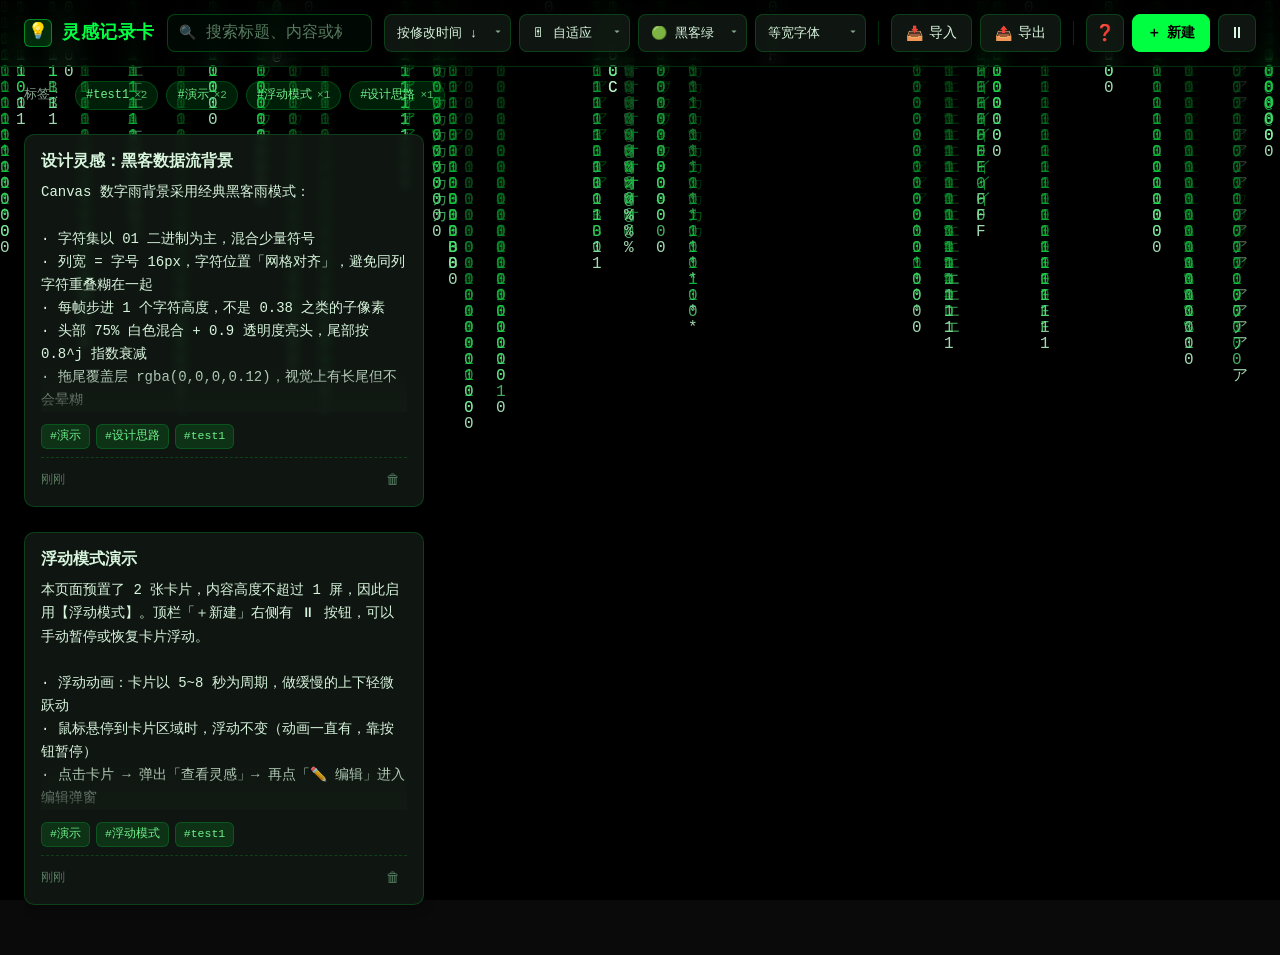
==== commit 128c3bc4: "fix(test): 修复测试文件预置数据未生效问题 - 根因：测试文件写入 localStorage 的 key 是 inspire_cards，而 storage.js 读取的是 inspire_" ====
--- a/test1.html
+++ b/test1.html
@@ -9,14 +9,18 @@
   <meta http-equiv="Pragma" content="no-cache" />
   <meta http-equiv="Expires" content="0" />
   <title>[test1 浮动模式] 灵感记录卡 · Inspire Cards</title>
-  <link rel="stylesheet" href="css/themes.css?v=20260816v13" />
-  <link rel="stylesheet" href="css/animations.css?v=20260816v13" />
-  <link rel="stylesheet" href="css/style.css?v=20260816v13" />
+  <link rel="stylesheet" href="css/themes.css?v=20260816v14" />
+  <link rel="stylesheet" href="css/animations.css?v=20260816v14" />
+  <link rel="stylesheet" href="css/style.css?v=20260816v14" />
   <!-- 预置数据：2 张卡片 → 浮动模式 -->
+  <!-- 使用独立 localStorage 命名空间，避免污染 index.html 的真实数据 -->
   <script>
     (function () {
-      var KEY_CARDS = 'inspire_cards';
-      var KEY_CONFIG = 'inspire_config';
+      var KEY_CARDS = 'inspire_cards_test1';
+      var KEY_CONFIG = 'inspire_config_test1';
+      // 注册到 window，让 storage.js 读取同一份测试数据
+      window.INSPIRE_KEY_CARDS = KEY_CARDS;
+      window.INSPIRE_KEY_CONFIG = KEY_CONFIG;
       var now = Date.now();
       var presetCards = [
         {
@@ -128,13 +132,13 @@
   </main>
 
   <!-- ========== JS 脚本 ========== -->
-  <script src="js/utils.js?v=20260816v13"></script>
-  <script src="js/storage.js?v=20260816v13"></script>
-  <script src="js/theme.js?v=20260816v13"></script>
-  <script src="js/matrix-bg.js?v=20260816v13"></script>
-  <script src="js/cards.js?v=20260816v13"></script>
-  <script src="js/editor.js?v=20260816v13"></script>
-  <script src="js/guide.js?v=20260816v13"></script>
-  <script src="js/app.js?v=20260816v13"></script>
+  <script src="js/utils.js?v=20260816v14"></script>
+  <script src="js/storage.js?v=20260816v14"></script>
+  <script src="js/theme.js?v=20260816v14"></script>
+  <script src="js/matrix-bg.js?v=20260816v14"></script>
+  <script src="js/cards.js?v=20260816v14"></script>
+  <script src="js/editor.js?v=20260816v14"></script>
+  <script src="js/guide.js?v=20260816v14"></script>
+  <script src="js/app.js?v=20260816v14"></script>
 </body>
 </html>
